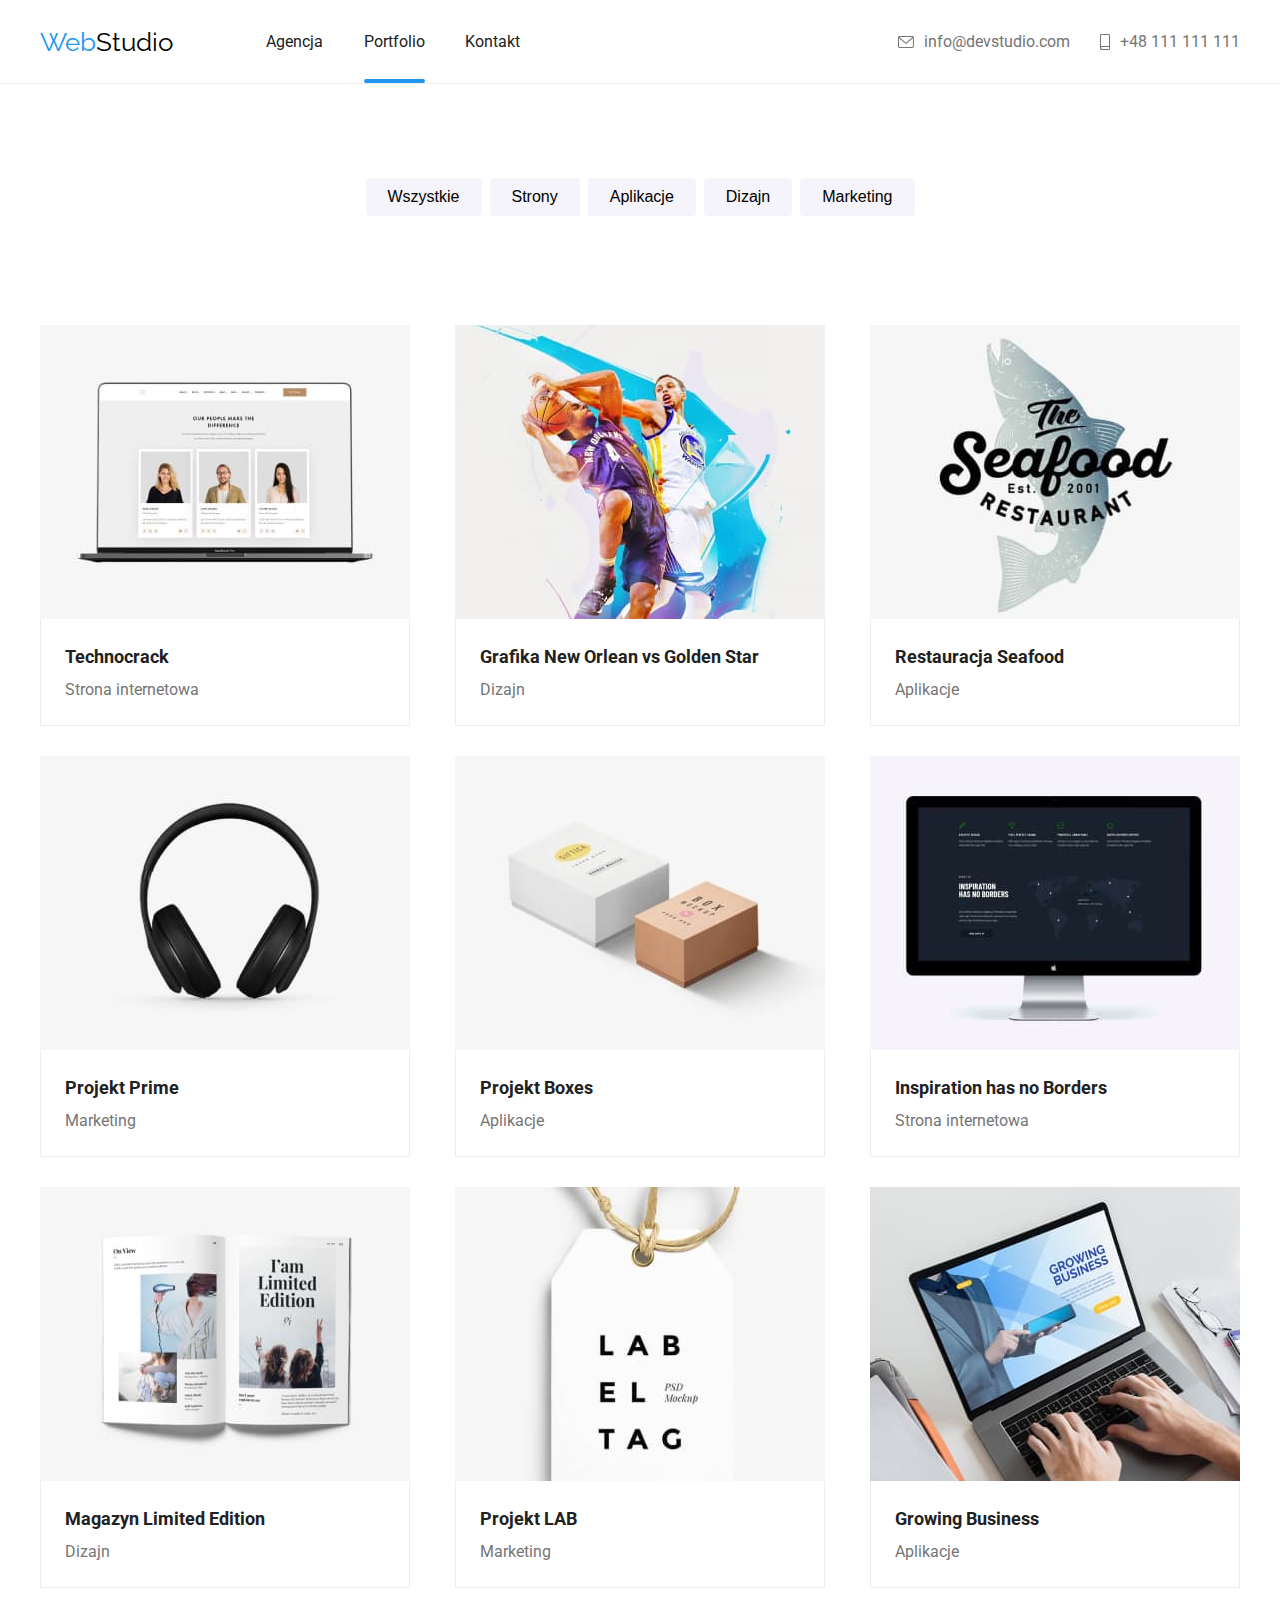
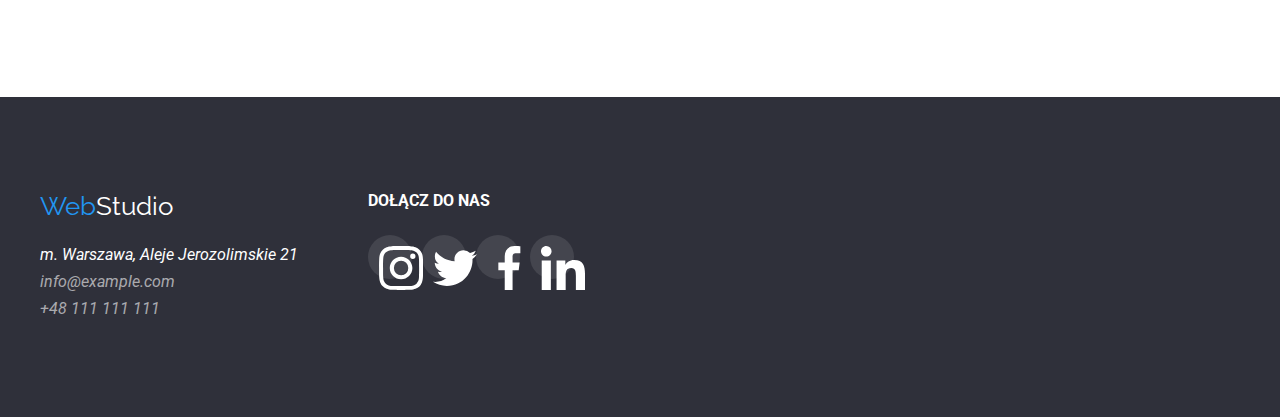
==== portfolio.html @ ddf13112 "clone" ====
<!DOCTYPE html>
<html lang="pl">
  <head>
    <meta charset="UTF-8" />
    <meta http-equiv="X-UA-Compatible" content="IE=edge" />
    <meta name="viewport" content="width=device-width, initial-scale=1.0" />
    <title>Portfolio</title>
    <link
      rel="stylesheet"
      href="https://cdnjs.cloudflare.com/ajax/libs/modern-normalize/1.1.0/modern-normalize.min.css"
      integrity="sha512-wpPYUAdjBVSE4KJnH1VR1HeZfpl1ub8YT/NKx4PuQ5NmX2tKuGu6U/JRp5y+Y8XG2tV+wKQpNHVUX03MfMFn9Q=="
      crossorigin="anonymous"
      referrerpolicy="no-referrer" />
    <link rel="stylesheet" href="./css/styles.css" />
    <link rel="preconnect" href="https://fonts.googleapis.com" />
    <link rel="preconnect" href="https://fonts.gstatic.com" crossorigin />
    <link
      href="https://fonts.googleapis.com/css2?family=Raleway:wght@700&family=Roboto:wght@400;500;700;900&display=swap"
      rel="stylesheet" />
  </head>
  <body>
    <header class="header">
      <div class="container">
        <div class="header-left">
          <a href="./index.html" class="logo"
            ><span class="blue-web">Web</span>Studio</a
          >
          <nav>
            <ul class="menu">
              <li class="menu-item">
                <a href="./index.html" class="menu-link">Agencja</a>
              </li>
              <li class="menu-item">
                <a href="./portfolio.html" class="menu-link active">Portfolio</a>
              </li>
              <li class="menu-item">
                <a href="" class="menu-link">Kontakt</a>
              </li>
            </ul>
          </nav>
        </div>
        <div class="header-right">
          <div class="header-right">
            <ul class="contact">
              <li class="contact-item">
                <a href="mailto:info@devstudio.com" class="contact-link">
                  <svg width="16px" height="12px" class="contact-icon">
                    <use xlink:href="./images/icons.svg#icon-envelope"></use>
                  </svg>
                  info@devstudio.com
                </a>
              </li>
              <li class="contact-item">
                <a href="tel:+48111111111" class="contact-link">
                  <svg width="10px" height="16px" class="contact-icon">
                    <use xlink:href="./images/icons.svg#icon-smartphone"></use>
                  </svg>
                  +48 111 111 111
                </a>
              </li>
            </ul>
          </div>
          
    </header>
    <main class="main-portfolio">
      <div class="container">
        <ul class="list-btn-portfolio">
          <li>
            <button type="button" class="btn-portfolio">Wszystkie</button>
          </li>
          <li><button type="button" class="btn-portfolio">Strony</button></li>
          <li>
            <button type="button" class="btn-portfolio">Aplikacje</button>
          </li>
          <li><button type="button" class="btn-portfolio">Dizajn</button></li>
          <li>
            <button type="button" class="btn-portfolio">Marketing</button>
          </li>
        </ul>
      </div>
      <section>
        <div class="container">
          <ul class="portfolio-boxes section">
            <li>
                  <figure class="portfolio-card">
                    <div class="portfolio-img-container">
                      <img
                        src="./images/technocrack.jpg"
                        alt="Laptop na którym wyświetlają się 3 osoby"
                        width="370"
                        height="294" />
                          <p class="portfolio-card-description">
                            Technocrack jest popularną platformą wykorzystywaną do 
                            rozpowszechniania koronawirusa. 
                            Firmy wykorzystują tę platformę do celów szpiegowskich i 
                            ataków na niezabezpieczone serwery konkurencji</p>
                      </div>
                    <figcaption>
                      <p class="portfolio-title">Technocrack</p>
                      <p class="portfolio-filtr">Strona internetowa</p>
                    </figcaption>
                  </figure>
            </li>
            <li>
              <figure class="portfolio-card">
                <div class="portfolio-img-container">
                <img
                  src="./images/grafika-new-orlean-vs-golden-star.jpg"
                  alt="Dwóch koszykarzy walczących o piłkę"
                  width="370"
                  height="294" />
                  <p class="portfolio-card-description">
                    Technocrack jest popularną platformą wykorzystywaną do 
                    rozpowszechniania koronawirusa. 
                    Firmy wykorzystują tę platformę do celów szpiegowskich i 
                    ataków na niezabezpieczone serwery konkurencji</p>
                </div>
                <figcaption>
                  <p class="portfolio-title">
                    Grafika New Orlean vs Golden Star
                  </p>
                  <p class="portfolio-filtr">Dizajn</p>
                </figcaption>
              </figure>
            </li>
            <li>
              <figure class="portfolio-card">
                <div class="portfolio-img-container">
                <img
                  src="./images/restauracja-seafood.jpg"
                  alt="Logo restauracji Seafood"
                  width="370"
                  height="294" />
                  <p class="portfolio-card-description">
                    Technocrack jest popularną platformą wykorzystywaną do 
                    rozpowszechniania koronawirusa. 
                    Firmy wykorzystują tę platformę do celów szpiegowskich i 
                    ataków na niezabezpieczone serwery konkurencji</p>
                </div>
                <figcaption>
                  <p class="portfolio-title">Restauracja Seafood</p>
                  <p class="portfolio-filtr">Aplikacje</p>
                </figcaption>
              </figure >
            </li>
            <li>
              <figure class="portfolio-card">
                <div class="portfolio-img-container">
                <img
                  src="./images/projekt-prime.jpg"
                  alt="Czarne słuchawki nauszne"
                  width="370"
                  height="294" />
                  <p class="portfolio-card-description">
                    Technocrack jest popularną platformą wykorzystywaną do 
                    rozpowszechniania koronawirusa. 
                    Firmy wykorzystują tę platformę do celów szpiegowskich i 
                    ataków na niezabezpieczone serwery konkurencji</p>
                </div>
                <figcaption>
                  <p class="portfolio-title">Projekt Prime</p>
                  <p class="portfolio-filtr">Marketing</p>
                </figcaption>
              </figure>
            </li>
            <li>
              <figure class="portfolio-card">
                <div class="portfolio-img-container">
                <img
                  src="./images/projekt-boxes.jpg"
                  alt="Większe białe pudełko i mniejsze bezowe pudełko"
                  width="370"
                  height="294" />
                  <p class="portfolio-card-description">
                    Technocrack jest popularną platformą wykorzystywaną do 
                    rozpowszechniania koronawirusa. 
                    Firmy wykorzystują tę platformę do celów szpiegowskich i 
                    ataków na niezabezpieczone serwery konkurencji</p>
                </div>
                <figcaption>
                  <p class="portfolio-title">Projekt Boxes</p>
                  <p class="portfolio-filtr">Aplikacje</p>
                </figcaption>
              </figure>
            </li>
            <li>
              <figure class="portfolio-card">
                <div class="portfolio-img-container">
                <img
                  src="./images/inspiration-has-no-borders.jpg"
                  alt="Monitor wyświetlający ciemną stronę internetową"
                  width="370"
                  height="294" />
                  <p class="portfolio-card-description">
                    Technocrack jest popularną platformą wykorzystywaną do 
                    rozpowszechniania koronawirusa. 
                    Firmy wykorzystują tę platformę do celów szpiegowskich i 
                    ataków na niezabezpieczone serwery konkurencji</p>
                </div>
                <figcaption>
                  <p class="portfolio-title">Inspiration has no Borders</p>
                  <p class="portfolio-filtr">Strona internetowa</p>
                </figcaption>
              </figure>
            </li>
            <li>
              <figure class="portfolio-card">
                <div class="portfolio-img-container">
                <img
                  src="./images/magazyn-limited-edition.jpg"
                  alt="Ksiązka I am limited edition"
                  width="370"
                  height="294" />
                  <p class="portfolio-card-description">
                    Technocrack jest popularną platformą wykorzystywaną do 
                    rozpowszechniania koronawirusa. 
                    Firmy wykorzystują tę platformę do celów szpiegowskich i 
                    ataków na niezabezpieczone serwery konkurencji</p>
                  </div>
                <figcaption>
                  <p class="portfolio-title">Magazyn Limited Edition</p>
                  <p class="portfolio-filtr">Dizajn</p>
                </figcaption>
              </figure>
            </li>
            <li>
              <figure class="portfolio-card">
                <div class="portfolio-img-container">
                <img
                  src="./images/projekt-lab.jpg"
                  alt="Etykieta LAB EL TAG"
                  width="370"
                  height="294" />
                  <p class="portfolio-card-description">
                    Technocrack jest popularną platformą wykorzystywaną do 
                    rozpowszechniania koronawirusa. 
                    Firmy wykorzystują tę platformę do celów szpiegowskich i 
                    ataków na niezabezpieczone serwery konkurencji</p>
                  </div>
                <figcaption>
                  <p class="portfolio-title">Projekt LAB</p>
                  <p class="portfolio-filtr">Marketing</p>
                </figcaption>
              </figure>
            </li>
            <li>
              <figure class="portfolio-card">
                <div class="portfolio-img-container">
                <img
                  src="./images/growing-business.jpg"
                  alt="Laptop napis Growing Biznes dłonie połozone na klawiaturze"
                  width="370"
                  height="294" />
                  <p class="portfolio-card-description">
                    Technocrack jest popularną platformą wykorzystywaną do 
                    rozpowszechniania koronawirusa. 
                    Firmy wykorzystują tę platformę do celów szpiegowskich i 
                    ataków na niezabezpieczone serwery konkurencji</p>
                  </div>
                <figcaption>
                  <p class="portfolio-title">Growing Business</p>
                  <p class="portfolio-filtr">Aplikacje</p>
                </figcaption>
              </figure>
            </li>
          </ul>
        </div>
      </section>
    </main>
    <footer class="footer section">
      <div class="container footer-container">
        <div class="footer-left">
          <a href="./index.html"
            ><span class="logo"
              ><span class="blue-web">Web</span>Studio</span
            ></a
          >
          <address class="address">
            <ul>
              <li>
                <a href="https://goo.gl/maps/ZJ2jtGcHfp8Aeqk69"
                  ><p>m. Warszawa, Aleje Jerozolimskie 21</p></a
                >
              </li>
              <li class="contact-footer">
                <a href="mailto:info@example.com"> info@example.com</a>
              </li>
              <li class="contact-footer">
                <a href="tel:+48111111111"> +48 111 111 111</a>
              </li>
            </ul>
          </address>
        </div>
        <div class="footer-right">
          <p class="join-to-us">DOŁĄCZ DO NAS</p>
          <ul class="socialmedia-icons">
            <li class="socialmedia-icon">
              <a href="#">
              <svg width="44px" height="44px">
                <use href="./images/icons.svg#icon-instagram-2"></use>
              </svg>
            </a>
            </li>
            <li class="socialmedia-icon">
              <a href="#">
              <svg width="44px" height="44px">
                <use href="./images/icons.svg#icon-twitter-1"></use>
              </svg>
            </a>
            </li>
            <li class="socialmedia-icon">
              <a href="#">
              <svg width="44px" height="44px">
                <use href="./images/icons.svg#icon-facebook-1"></use>
              </svg>
            </a>
            </li>
            <li class="socialmedia-icon">
              <a href="#">
              <svg width="44px" height="44px">
                <use href="./images/icons.svg#icon-linkedin-1"></use>
              </svg>
            </a>
            </li>
          </ul>
        </div>
      </div>
    </footer>
  </body>
</html>
---- css/styles.css ----
:root {
  --color-text-hover: #2196f3;
  --color-text-light: #757575;
  --color-text-primary: #212121;
  --color-white: #ffffff;
  --color-lightgray: #f5f4fa;
  --color-background-footer: #2f303a;
  --color-studio: #000000;
  --color-icons: #afb1b8;
}

* {
  margin: 0;
  padding: 0;
}

body {
  font-family: "Roboto", sans-serif;
  color: var(--color-text-primary);
}

.container {
  max-width: 1200px;
  margin: 0 auto;
}

.section {
  padding: 94px 0;
}

/* header start */

.header {
  border-bottom: #ececec 1px solid;
}

.header .container {
  display: flex;
  align-items: center;
  justify-content: space-between;
}

.header-left {
  display: flex;
  align-items: center;
}

.logo {
  font-family: "Raleway", sans-serif;
  font-size: 26px;
  color: var(--color-studio);
  text-decoration: none;
  margin-right: 93px;
}

.blue-web {
  color: var(--color-text-hover);
}

.menu {
  display: flex;
  list-style-type: none;
  width: 254px;
  padding: 32px 0 0 0;
  justify-content: space-between;
}

.menu-link {
  text-decoration: none;
  color: var(--color-text-primary);
  transition: color;
  transition-duration: 250ms;
  transition-timing-function: cubic-bezier(0.4, 0, 0.2, 1);
}

.menu-link:hover,
.menu-link:focus {
  color: var(--color-text-hover);
}

.menu-link.active::after {
  content: "";
  display: block;
  border: 2px solid var(--color-text-hover);
  border-radius: 2px;
  margin-top: 28px;
}

.header-right {
  display: flex;
}

.contact {
  color: var(--color-text-light);
  list-style-type: none;
  display: flex;
}

.contact-item {
  display: flex;
  align-items: center;
}

.contact-item a {
  text-decoration: none;
  color: var(--color-text-light);
  display: flex;
  align-items: center;
  transition: color;
  transition-duration: 250ms;
  transition-timing-function: cubic-bezier(0.4, 0, 0.2, 1);
}

.contact-item:first-child {
  margin-right: 20px;
}

.contact-item svg {
  fill: var(--color-text-light);
  margin: 0 10px;
}

.contact-icon use {
  transition: fill;
  transition-duration: 250ms;
  transition-timing-function: cubic-bezier(0.4, 0, 0.2, 1);
}

.contact-link:hover .contact-icon use,
.contact-link:focus .contact-icon use {
  fill: var(--color-text-hover);
}

.contact-link:hover,
.contact-link:focus {
  color: var(--color-text-hover);
}

.contact-link:focus {
  outline: none;
}

/* header end */

/* main start */

.main-portfolio {
  padding-top: 94px;
}

.baner {
  padding: 0;
  background-color: var(--color-background-footer);
}

.baner-img {
  background-image: linear-gradient(
      to bottom,
      rgba(0, 0, 0, 0.4),
      rgba(0, 0, 0, 0.4)
    ),
    url("../images/office.jpg");
  max-width: 1600px;
  margin: 0 auto;
  padding: 200px 0;
}

.baner .container {
  display: flex;
  flex-direction: column;
  align-items: center;
  padding: 0;
}

.container h1 {
  font-size: 44px;
  line-height: 1.4;
  color: var(--color-white);
  margin-bottom: 30px;
  text-align: center;
}

.container .btn-studio {
  padding: 10px 41px;
  background-color: var(--color-text-hover);
  color: var(--color-white);
  box-shadow: 0px 4px 4px rgba(0, 0, 0, 0.15);
  border-radius: 4px;
  font-size: 16px;
  font-weight: 700;
  line-height: 1.875;
  cursor: pointer;
}

.backdrop {
  position: fixed;
  left: 0;
  right: 0;
  top: 0;
  bottom: 0;
  background-color: rgba(0, 0, 0, 0.2);
  transition: visibility 250ms linear, opacity 250ms linear;
}

.is-hidden {
  visibility: hidden;
  opacity: 0;
  pointer-events: none;
}

.modal {
  position: absolute;
  left: 50%;
  top: 50%;
  background-color: var(--color-white);
  width: 528px;
  height: 581px;
  border-radius: 4px;
  opacity: 1;
  box-shadow: 0px 1px 3px rgba(0, 0, 0, 0.12), 0px 1px 1px rgba(0, 0, 0, 0.14),
    0px 2px 1px rgba(0, 0, 0, 0.2);
  padding: 8px;
  transform: translate(-50%, -50%) scale(1);
  transition: transform 250ms linear;
  display: flex;
  align-items: flex-start;
  justify-content: flex-end;
}

.close-button-modal {
  border: none;
  background-color: transparent;
  cursor: pointer;
}

.is-hidden .modal {
  transform: translate(-50%, -50%) scale(0);
}

.lorem-ipsum-svg {
  background-color: #f5f4fa;
  padding: 25px 102.34px;
  border-radius: 4px;
  margin-bottom: 30px;
}

.lorem-ipsum ul {
  display: flex;
  justify-content: space-between;
  text-align: justify;
}

.lorem-ipsum li {
  width: 270px;
  list-style: none;
}

.lorem-ipsum h3 {
  font-size: 14px;
  line-height: 1.17214;
  margin-bottom: 10px;
}

.lorem-ipsum p {
  color: var(--color-text-light);
  line-height: 1.715;
  font-size: 14px;
}

.what-we-do h2,
.team h2,
.our-customers h2 {
  font-size: 36px;
  line-height: 1.171945;
  display: flex;
  justify-content: center;
  margin-bottom: 50px;
}

.what-we-do ul {
  display: flex;
  list-style: none;
  justify-content: space-between;
}

.what-we-do li {
  position: relative;
  margin-bottom: 0;
  display: flex;
}

.what-we-do-item-title {
  position: absolute;
  bottom: 0;
  background: var(--color-background-footer);
  opacity: 80%;
  color: var(--color-white);
  display: flex;
  align-items: center;
  justify-content: center;
  height: 70px;
  width: 100%;
}

.team {
  background-color: var(--color-lightgray);
}

.team .employ-card {
  display: flex;
  list-style: none;
  justify-content: space-between;
}

.team figure {
  box-shadow: 0px 1px 3px rgba(0, 0, 0, 0.12), 0px 1px 1px rgba(0, 0, 0, 0.14),
    0px 2px 1px rgba(0, 0, 0, 0.2);
  border-radius: 0px 0px 4px 4px;
  background-color: var(--color-white);
}

.team .name {
  font-weight: 500;
  display: flex;
  justify-content: center;
  padding: 30px 0 10px 0;
}

.team .job-position {
  color: var(--color-text-light);
  line-height: 1.171875;
  display: flex;
  justify-content: center;
}

.socialmedia-icons {
  display: flex;
  justify-content: space-evenly;
  list-style: none;
  padding: 5px 0 20px 0;
}

.socialmedia-icon {
  display: flex;
  align-content: center;
  border-radius: 50%;
  transition: background-color;
  transition-duration: 250ms;
  transition-timing-function: cubic-bezier(0.4, 0, 0.2, 1);
}

.socialmedia-icon a {
  width: 44px;
  height: 44px;
}

.socialmedia-icon:hover,
.socialmedia-icon a:focus {
  background-color: var(--color-text-hover);
  cursor: pointer;
}

.socialmedia-icon svg {
  fill: var(--color-icons);
  padding: 11px;
  transition: fill;
  transition-duration: 250ms;
  transition-timing-function: cubic-bezier(0.4, 0, 0.2, 1);
}

.socialmedia-icon svg:hover,
.socialmedia-icon a:focus svg {
  fill: var(--color-white);
}

.socialmedia-icon a:focus {
  outline: none;
}

.customers {
  display: flex;
  list-style: none;
  justify-content: space-between;
}

.customer {
  border: 1px solid var(--color-icons);
  border-radius: 4px;
  display: flex;
  align-items: center;
  transition: border;
  transition-duration: 250ms;
  transition-timing-function: cubic-bezier(0.4, 0, 0.2, 1);
}

.customer:hover {
  border: 1px solid var(--color-text-hover);
}

.customer svg {
  fill: var(--color-icons);
  padding: 16px 32px;
  transition: fill;
  transition-duration: 250ms;
  transition-timing-function: cubic-bezier(0.4, 0, 0.2, 1);
}

.customer svg:hover {
  fill: var(--color-text-hover);
}

.list-btn-portfolio {
  list-style: none;
  display: flex;
  justify-content: center;
  gap: 8px;
}

.btn-portfolio {
  background-color: var(--color-lightgray);
  padding: 6px 22px;
  border: none;
  font-size: 16px;
  border-radius: 4px;
  line-height: 1.625;
  cursor: pointer;
  transition: color, background-color, box-shadow;
  transition-duration: 250ms;
  transition-timing-function: cubic-bezier(0.4, 0, 0.2, 1);
}

.btn-portfolio:hover,
.btn-portfolio:focus {
  background-color: var(--color-text-hover);
  color: var(--color-white);
  box-shadow: 0px 3px 1px rgba(0, 0, 0, 0.1), 0px 1px 2px rgba(0, 0, 0, 0.08),
    0px 2px 2px rgba(0, 0, 0, 0.12);
}

.portfolio-boxes {
  display: flex;
  list-style: none;
  flex-wrap: wrap;
  justify-content: space-between;
}

.portfolio-boxes li {
  margin: 15px 0;
  transition: box-shadow;
  transition-duration: 250ms;
  transition-timing-function: cubic-bezier(0.4, 0, 0.2, 1);
}

.portfolio-boxes li:hover {
  box-shadow: 0px 1px 1px rgba(0, 0, 0, 0.12), 0px 4px 4px rgba(0, 0, 0, 0.06),
    1px 4px 6px rgba(0, 0, 0, 0.16);
}

.portfolio-card {
  width: 370px;
}

.portfolio-card:hover .portfolio-card-description {
  transform: translateY(0);
}

.portfolio-img-container {
  position: relative;
  overflow: hidden;
  display: flex;
}

.portfolio-card-description {
  position: absolute;
  top: 0;
  right: 0;
  bottom: 0;
  left: 0;
  background-color: var(--color-text-hover);
  opacity: 90%;
  color: var(--color-white);
  padding: 49px 24px;
  font-size: 18px;
  line-height: 1.55;
  transform: translateY(100%);
  transition: transform;
  transition-duration: 250ms;
  transition-timing-function: cubic-bezier(0.4, 0, 0.2, 1);
}

.portfolio-boxes li a {
  text-decoration: none;
}

.portfolio-boxes li a:visited {
  color: var(--color-text-primary);
}

.portfolio-boxes figure {
  background-color: var(--color-white);
  display: flex;
  flex-direction: column;
}

.portfolio-boxes figcaption {
  padding: 20px 0 20px 24px;
  border-right: 1px solid #eeeeee;
  border-bottom: 1px solid #eeeeee;
  border-left: 1px solid #eeeeee;
}

.portfolio-title {
  font-size: 18px;
  font-weight: 700;
  line-height: 2;
}

.portfolio-filtr {
  color: var(--color-text-light);
  line-height: 1.875;
}

/*  footer start*/

.footer {
  background-color: var(--color-background-footer);
}

.footer a {
  text-decoration: none;
}

.footer .logo {
  color: var(--color-white);
}

.footer p {
  color: var(--color-white);
}

.contact-footer {
  color: var(--color-text-light);
  list-style-type: none;
}

.address {
  margin-top: 20px;
}

.address ul {
  list-style: none;
}

.address a {
  line-height: 1.7;
  color: rgba(255, 255, 255, 0.6);
}

.footer-container {
  display: flex;
}

.footer-right {
  margin-left: 70px;
}

.join-to-us {
  font-weight: 700;
  margin-bottom: 20px;
}

.footer-right .socialmedia-icon {
  background-color: rgba(255, 255, 255, 0.1);
  border-radius: 50%;
  margin: 0 5px;
}

.footer-right .socialmedia-icon:first-child {
  margin-left: 0;
}

.footer-right .socialmedia-icon:last-child {
  margin-right: 0;
}

.footer-right .socialmedia-icon svg {
  fill: var(--color-white);
}

.footer-right .socialmedia-icon:hover {
  background-color: var(--color-text-hover);
}

/*  footer end*/
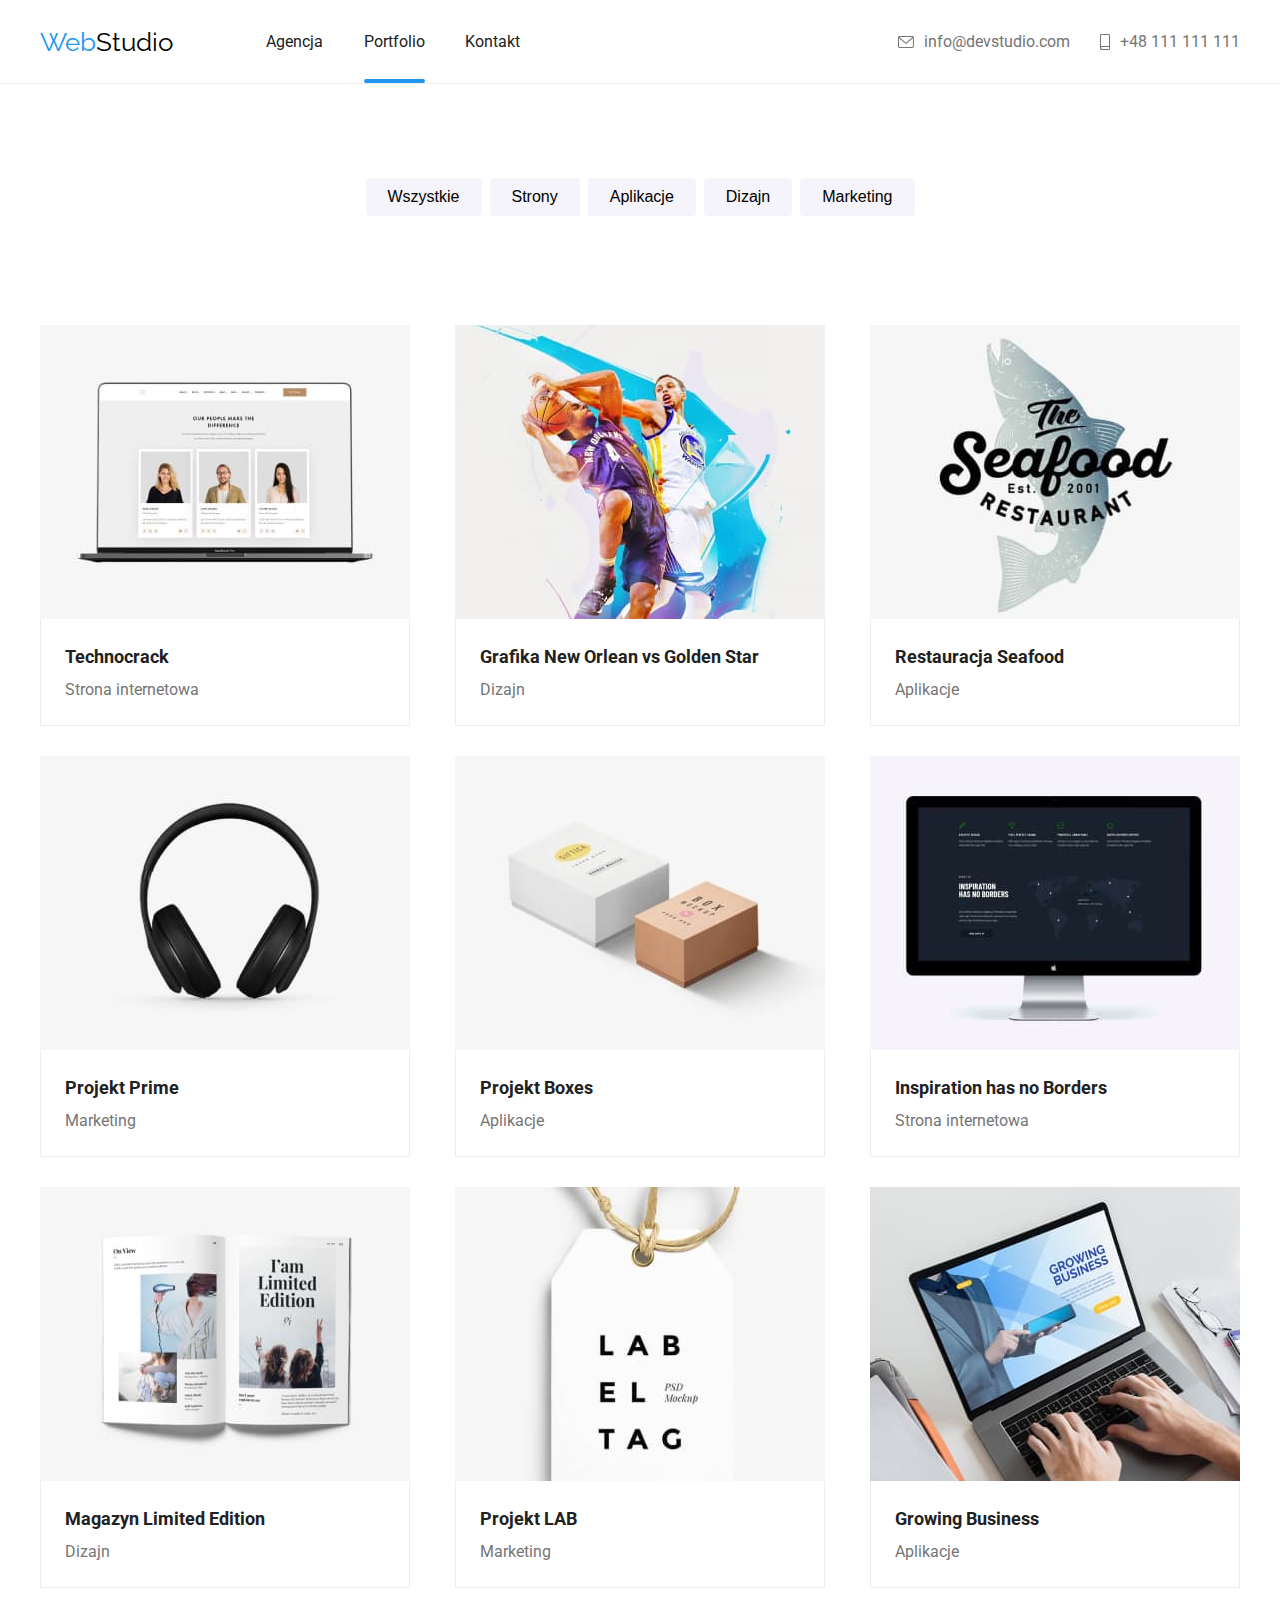
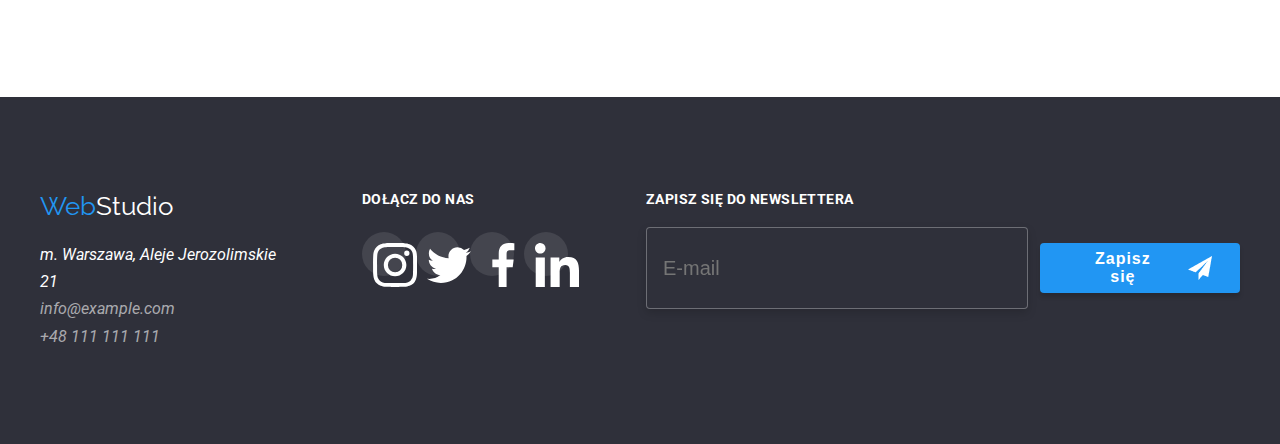
==== commit 1db7242c: "modal" ====
--- a/portfolio.html
+++ b/portfolio.html
@@ -324,6 +324,15 @@
             </li>
           </ul>
         </div>
+        <div class="subscribe-newsletter">
+          <p class="subscribe-newsletter-header">
+            Zapisz się do newslettera
+          </p>
+          <form class="newsletter-form">
+            <input class="input-email-newsletter" type="email" name="email" placeholder="E-mail"/>
+            <button class="newsletter-button" type="submit">Zapisz się <img src="./images/icon-send.png" alt=""></button>
+          </form>
+        </div>
       </div>
     </footer>
   </body>
--- a/css/styles.css
+++ b/css/styles.css
@@ -192,6 +192,423 @@
   cursor: pointer;
 }
 
+.lorem-ipsum-svg {
+  background-color: #f5f4fa;
+  padding: 25px 102.34px;
+  border-radius: 4px;
+  margin-bottom: 30px;
+}
+
+.lorem-ipsum ul {
+  display: flex;
+  justify-content: space-between;
+  text-align: justify;
+}
+
+.lorem-ipsum li {
+  width: 270px;
+  list-style: none;
+}
+
+.lorem-ipsum h3 {
+  font-size: 14px;
+  line-height: 1.17214;
+  margin-bottom: 10px;
+}
+
+.lorem-ipsum p {
+  color: var(--color-text-light);
+  line-height: 1.715;
+  font-size: 14px;
+}
+
+.what-we-do h2,
+.team h2,
+.our-customers h2 {
+  font-size: 36px;
+  line-height: 1.171945;
+  display: flex;
+  justify-content: center;
+  margin-bottom: 50px;
+}
+
+.what-we-do ul {
+  display: flex;
+  list-style: none;
+  justify-content: space-between;
+}
+
+.what-we-do li {
+  position: relative;
+  margin-bottom: 0;
+  display: flex;
+}
+
+.what-we-do-item-title {
+  position: absolute;
+  bottom: 0;
+  background: var(--color-background-footer);
+  opacity: 80%;
+  color: var(--color-white);
+  display: flex;
+  align-items: center;
+  justify-content: center;
+  height: 70px;
+  width: 100%;
+}
+
+.team {
+  background-color: var(--color-lightgray);
+}
+
+.team .employ-card {
+  display: flex;
+  list-style: none;
+  justify-content: space-between;
+}
+
+.team figure {
+  box-shadow: 0px 1px 3px rgba(0, 0, 0, 0.12), 0px 1px 1px rgba(0, 0, 0, 0.14),
+    0px 2px 1px rgba(0, 0, 0, 0.2);
+  border-radius: 0px 0px 4px 4px;
+  background-color: var(--color-white);
+}
+
+.team .name {
+  font-weight: 500;
+  display: flex;
+  justify-content: center;
+  padding: 30px 0 10px 0;
+}
+
+.team .job-position {
+  color: var(--color-text-light);
+  line-height: 1.171875;
+  display: flex;
+  justify-content: center;
+}
+
+.socialmedia-icons {
+  display: flex;
+  justify-content: space-evenly;
+  list-style: none;
+  padding: 5px 0 20px 0;
+}
+
+.socialmedia-icon {
+  display: flex;
+  align-content: center;
+  border-radius: 50%;
+  transition: background-color;
+  transition-duration: 250ms;
+  transition-timing-function: cubic-bezier(0.4, 0, 0.2, 1);
+}
+
+.socialmedia-icon a {
+  width: 44px;
+  height: 44px;
+}
+
+.socialmedia-icon:hover,
+.socialmedia-icon a:focus {
+  background-color: var(--color-text-hover);
+  cursor: pointer;
+}
+
+.socialmedia-icon svg {
+  fill: var(--color-icons);
+  padding: 11px;
+  transition: fill;
+  transition-duration: 250ms;
+  transition-timing-function: cubic-bezier(0.4, 0, 0.2, 1);
+}
+
+.socialmedia-icon svg:hover,
+.socialmedia-icon a:focus svg {
+  fill: var(--color-white);
+}
+
+.socialmedia-icon a:focus {
+  outline: none;
+}
+
+.customers {
+  display: flex;
+  list-style: none;
+  justify-content: space-between;
+}
+
+.customer {
+  border: 1px solid var(--color-icons);
+  border-radius: 4px;
+  display: flex;
+  align-items: center;
+  transition: border;
+  transition-duration: 250ms;
+  transition-timing-function: cubic-bezier(0.4, 0, 0.2, 1);
+}
+
+.customer:hover {
+  border: 1px solid var(--color-text-hover);
+}
+
+.customer svg {
+  fill: var(--color-icons);
+  padding: 16px 32px;
+  transition: fill;
+  transition-duration: 250ms;
+  transition-timing-function: cubic-bezier(0.4, 0, 0.2, 1);
+}
+
+.customer svg:hover {
+  fill: var(--color-text-hover);
+}
+
+.list-btn-portfolio {
+  list-style: none;
+  display: flex;
+  justify-content: center;
+  gap: 8px;
+}
+
+.btn-portfolio {
+  background-color: var(--color-lightgray);
+  padding: 6px 22px;
+  border: none;
+  font-size: 16px;
+  border-radius: 4px;
+  line-height: 1.625;
+  cursor: pointer;
+  transition: color, background-color, box-shadow;
+  transition-duration: 250ms;
+  transition-timing-function: cubic-bezier(0.4, 0, 0.2, 1);
+}
+
+.btn-portfolio:hover,
+.btn-portfolio:focus {
+  background-color: var(--color-text-hover);
+  color: var(--color-white);
+  box-shadow: 0px 3px 1px rgba(0, 0, 0, 0.1), 0px 1px 2px rgba(0, 0, 0, 0.08),
+    0px 2px 2px rgba(0, 0, 0, 0.12);
+}
+
+.portfolio-boxes {
+  display: flex;
+  list-style: none;
+  flex-wrap: wrap;
+  justify-content: space-between;
+}
+
+.portfolio-boxes li {
+  margin: 15px 0;
+  transition: box-shadow;
+  transition-duration: 250ms;
+  transition-timing-function: cubic-bezier(0.4, 0, 0.2, 1);
+}
+
+.portfolio-boxes li:hover {
+  box-shadow: 0px 1px 1px rgba(0, 0, 0, 0.12), 0px 4px 4px rgba(0, 0, 0, 0.06),
+    1px 4px 6px rgba(0, 0, 0, 0.16);
+}
+
+.portfolio-card {
+  width: 370px;
+}
+
+.portfolio-card:hover .portfolio-card-description {
+  transform: translateY(0);
+}
+
+.portfolio-img-container {
+  position: relative;
+  overflow: hidden;
+  display: flex;
+}
+
+.portfolio-card-description {
+  position: absolute;
+  top: 0;
+  right: 0;
+  bottom: 0;
+  left: 0;
+  background-color: var(--color-text-hover);
+  opacity: 90%;
+  color: var(--color-white);
+  padding: 49px 24px;
+  font-size: 18px;
+  line-height: 1.55;
+  transform: translateY(100%);
+  transition: transform;
+  transition-duration: 250ms;
+  transition-timing-function: cubic-bezier(0.4, 0, 0.2, 1);
+}
+
+.portfolio-boxes li a {
+  text-decoration: none;
+}
+
+.portfolio-boxes li a:visited {
+  color: var(--color-text-primary);
+}
+
+.portfolio-boxes figure {
+  background-color: var(--color-white);
+  display: flex;
+  flex-direction: column;
+}
+
+.portfolio-boxes figcaption {
+  padding: 20px 0 20px 24px;
+  border-right: 1px solid #eeeeee;
+  border-bottom: 1px solid #eeeeee;
+  border-left: 1px solid #eeeeee;
+}
+
+.portfolio-title {
+  font-size: 18px;
+  font-weight: 700;
+  line-height: 2;
+}
+
+.portfolio-filtr {
+  color: var(--color-text-light);
+  line-height: 1.875;
+}
+
+/*  footer start*/
+
+.footer {
+  background-color: var(--color-background-footer);
+}
+
+.footer a {
+  text-decoration: none;
+}
+
+.footer .logo {
+  color: var(--color-white);
+}
+
+.footer p {
+  color: var(--color-white);
+}
+
+.contact-footer {
+  color: var(--color-text-light);
+  list-style-type: none;
+}
+
+.address {
+  margin-top: 20px;
+}
+
+.address ul {
+  list-style: none;
+}
+
+.address a {
+  line-height: 1.7;
+  color: rgba(255, 255, 255, 0.6);
+}
+
+.footer-container {
+  display: flex;
+}
+
+.footer-right {
+  margin-left: 70px;
+}
+
+.join-to-us {
+  font-weight: 700;
+  font-size: 14px;
+  line-height: 16px;
+  letter-spacing: 0.03em;
+  text-transform: uppercase;
+  margin-bottom: 20px;
+}
+
+.footer-right .socialmedia-icon {
+  background-color: rgba(255, 255, 255, 0.1);
+  border-radius: 50%;
+  margin: 0 5px;
+}
+
+.footer-right .socialmedia-icon:first-child {
+  margin-left: 0;
+}
+
+.footer-right .socialmedia-icon:last-child {
+  margin-right: 0;
+}
+
+.footer-right .socialmedia-icon svg {
+  fill: var(--color-white);
+}
+
+.footer-right .socialmedia-icon:hover {
+  background-color: var(--color-text-hover);
+}
+
+.subscribe-newsletter {
+  margin-left: 78px;
+}
+
+.subscribe-newsletter-header {
+  font-weight: 700;
+  font-size: 14px;
+  line-height: 16px;
+  letter-spacing: 0.03em;
+  text-transform: uppercase;
+  margin-bottom: 20px;
+}
+
+.input-email-newsletter {
+  width: 358px;
+  height: 50px;
+  background-color: var(--color-background-footer);
+  border: 1px solid rgba(255, 255, 255, 0.3);
+  filter: drop-shadow(0px 4px 4px rgba(0, 0, 0, 0.15));
+  border-radius: 4px;
+  font-size: 20px;
+  padding: 15px 16px;
+  color: var(--color-white);
+}
+
+.input-email-newsletter:focus-within {
+  outline: none;
+}
+
+.newsletter-button {
+  padding: 10px 28px 10px 42px;
+  background-color: var(--color-text-hover);
+  box-shadow: 0px 4px 4px rgba(0, 0, 0, 0.15);
+  border-radius: 4px;
+  color: var(--color-white);
+  border: none;
+  height: 50px;
+  font-size: 16px;
+  font-weight: 700;
+  display: flex;
+  align-items: center;
+  cursor: pointer;
+  letter-spacing: 0.06em;
+}
+
+.newsletter-button img {
+  margin-left: 24px;
+}
+
+.newsletter-form {
+  display: flex;
+  align-items: center;
+  gap: 12px;
+}
+
+/*  footer end*/
+
+/* modal start */
+
 .backdrop {
   position: fixed;
   left: 0;
@@ -214,7 +631,6 @@
   top: 50%;
   background-color: var(--color-white);
   width: 528px;
-  height: 581px;
   border-radius: 4px;
   opacity: 1;
   box-shadow: 0px 1px 3px rgba(0, 0, 0, 0.12), 0px 1px 1px rgba(0, 0, 0, 0.14),
@@ -222,8 +638,9 @@
   padding: 8px;
   transform: translate(-50%, -50%) scale(1);
   transition: transform 250ms linear;
-  display: flex;
-  align-items: flex-start;
+}
+.container-button-modal {
+  display: flex;
   justify-content: flex-end;
 }
 
@@ -237,358 +654,110 @@
   transform: translate(-50%, -50%) scale(0);
 }
 
-.lorem-ipsum-svg {
-  background-color: #f5f4fa;
-  padding: 25px 102.34px;
-  border-radius: 4px;
-  margin-bottom: 30px;
-}
-
-.lorem-ipsum ul {
-  display: flex;
-  justify-content: space-between;
-  text-align: justify;
-}
-
-.lorem-ipsum li {
-  width: 270px;
-  list-style: none;
-}
-
-.lorem-ipsum h3 {
+/* .container-modal-form {
+  display: flex;
+  justify-content: center;
+} */
+.header-modal-form {
+  font-size: 20px;
+  font-weight: 700;
+  line-height: 1.172;
+  text-align: center;
+}
+
+.modal-form {
+  margin: 12px 40px 0 40px;
+}
+
+.description-label {
+  display: block;
+  margin-bottom: 4px;
+  margin-top: 10px;
+  color: var(--color-text-light);
+  font-size: 12px;
+}
+
+.input-form-modal {
+  border: 1px solid rgba(33, 33, 33, 0.2);
+  border-radius: 4px;
+  display: flex;
+  align-items: center;
+}
+
+.name-form-modal-svg {
+  margin: 14px 15px;
+}
+
+.input-form-modal input {
+  border: none;
+  outline: none;
+  width: 100%;
+}
+
+.input-form-modal label {
+  display: flex;
+  align-items: center;
+  width: 100%;
+}
+
+.input-form-modal:focus-within {
+  border: 1px solid var(--color-text-hover);
+  fill: var(--color-text-hover);
+}
+
+.textarea-form-modal-comment {
+  resize: none;
+  width: 100%;
+  border: none;
+  outline: none;
+  padding: 12px 16px;
+}
+
+.textarea-form-modal-comment::placeholder {
+  color: var(--color-text-light);
+  opacity: 50%;
+  font-size: 12px;
+}
+
+.accept-the-terms {
+  margin-top: 20px;
+  display: flex;
+  align-items: center;
+  justify-content: center;
+}
+
+.statute {
+  display: flex;
+  align-items: center;
+  justify-content: center;
+}
+
+.statute p {
   font-size: 14px;
-  line-height: 1.17214;
-  margin-bottom: 10px;
-}
-
-.lorem-ipsum p {
-  color: var(--color-text-light);
-  line-height: 1.715;
-  font-size: 14px;
-}
-
-.what-we-do h2,
-.team h2,
-.our-customers h2 {
-  font-size: 36px;
-  line-height: 1.171945;
-  display: flex;
-  justify-content: center;
-  margin-bottom: 50px;
-}
-
-.what-we-do ul {
-  display: flex;
-  list-style: none;
-  justify-content: space-between;
-}
-
-.what-we-do li {
-  position: relative;
-  margin-bottom: 0;
-  display: flex;
-}
-
-.what-we-do-item-title {
-  position: absolute;
-  bottom: 0;
-  background: var(--color-background-footer);
-  opacity: 80%;
-  color: var(--color-white);
-  display: flex;
-  align-items: center;
-  justify-content: center;
-  height: 70px;
-  width: 100%;
-}
-
-.team {
-  background-color: var(--color-lightgray);
-}
-
-.team .employ-card {
-  display: flex;
-  list-style: none;
-  justify-content: space-between;
-}
-
-.team figure {
-  box-shadow: 0px 1px 3px rgba(0, 0, 0, 0.12), 0px 1px 1px rgba(0, 0, 0, 0.14),
-    0px 2px 1px rgba(0, 0, 0, 0.2);
-  border-radius: 0px 0px 4px 4px;
-  background-color: var(--color-white);
-}
-
-.team .name {
-  font-weight: 500;
-  display: flex;
-  justify-content: center;
-  padding: 30px 0 10px 0;
-}
-
-.team .job-position {
-  color: var(--color-text-light);
-  line-height: 1.171875;
-  display: flex;
-  justify-content: center;
-}
-
-.socialmedia-icons {
-  display: flex;
-  justify-content: space-evenly;
-  list-style: none;
-  padding: 5px 0 20px 0;
-}
-
-.socialmedia-icon {
-  display: flex;
-  align-content: center;
-  border-radius: 50%;
-  transition: background-color;
-  transition-duration: 250ms;
-  transition-timing-function: cubic-bezier(0.4, 0, 0.2, 1);
-}
-
-.socialmedia-icon a {
-  width: 44px;
-  height: 44px;
-}
-
-.socialmedia-icon:hover,
-.socialmedia-icon a:focus {
+  margin-left: 7px;
+}
+.statute p a {
+  color: var(--color-text-hover);
+}
+
+.modal-form-send-button-container {
+  display: flex;
+  justify-content: center;
+}
+
+.modal-form-send-button {
+  margin-top: 30px;
+  margin-bottom: 40px;
+  padding: 10px 76px;
   background-color: var(--color-text-hover);
-  cursor: pointer;
-}
-
-.socialmedia-icon svg {
-  fill: var(--color-icons);
-  padding: 11px;
-  transition: fill;
-  transition-duration: 250ms;
-  transition-timing-function: cubic-bezier(0.4, 0, 0.2, 1);
-}
-
-.socialmedia-icon svg:hover,
-.socialmedia-icon a:focus svg {
-  fill: var(--color-white);
-}
-
-.socialmedia-icon a:focus {
-  outline: none;
-}
-
-.customers {
-  display: flex;
-  list-style: none;
-  justify-content: space-between;
-}
-
-.customer {
-  border: 1px solid var(--color-icons);
-  border-radius: 4px;
-  display: flex;
-  align-items: center;
-  transition: border;
-  transition-duration: 250ms;
-  transition-timing-function: cubic-bezier(0.4, 0, 0.2, 1);
-}
-
-.customer:hover {
-  border: 1px solid var(--color-text-hover);
-}
-
-.customer svg {
-  fill: var(--color-icons);
-  padding: 16px 32px;
-  transition: fill;
-  transition-duration: 250ms;
-  transition-timing-function: cubic-bezier(0.4, 0, 0.2, 1);
-}
-
-.customer svg:hover {
-  fill: var(--color-text-hover);
-}
-
-.list-btn-portfolio {
-  list-style: none;
-  display: flex;
-  justify-content: center;
-  gap: 8px;
-}
-
-.btn-portfolio {
-  background-color: var(--color-lightgray);
-  padding: 6px 22px;
+  box-shadow: 0px 4px 4px rgba(0, 0, 0, 0.15);
+  border-radius: 4px;
+  color: var(--color-white);
   border: none;
   font-size: 16px;
-  border-radius: 4px;
-  line-height: 1.625;
-  cursor: pointer;
-  transition: color, background-color, box-shadow;
-  transition-duration: 250ms;
-  transition-timing-function: cubic-bezier(0.4, 0, 0.2, 1);
-}
-
-.btn-portfolio:hover,
-.btn-portfolio:focus {
-  background-color: var(--color-text-hover);
-  color: var(--color-white);
-  box-shadow: 0px 3px 1px rgba(0, 0, 0, 0.1), 0px 1px 2px rgba(0, 0, 0, 0.08),
-    0px 2px 2px rgba(0, 0, 0, 0.12);
-}
-
-.portfolio-boxes {
-  display: flex;
-  list-style: none;
-  flex-wrap: wrap;
-  justify-content: space-between;
-}
-
-.portfolio-boxes li {
-  margin: 15px 0;
-  transition: box-shadow;
-  transition-duration: 250ms;
-  transition-timing-function: cubic-bezier(0.4, 0, 0.2, 1);
-}
-
-.portfolio-boxes li:hover {
-  box-shadow: 0px 1px 1px rgba(0, 0, 0, 0.12), 0px 4px 4px rgba(0, 0, 0, 0.06),
-    1px 4px 6px rgba(0, 0, 0, 0.16);
-}
-
-.portfolio-card {
-  width: 370px;
-}
-
-.portfolio-card:hover .portfolio-card-description {
-  transform: translateY(0);
-}
-
-.portfolio-img-container {
-  position: relative;
-  overflow: hidden;
-  display: flex;
-}
-
-.portfolio-card-description {
-  position: absolute;
-  top: 0;
-  right: 0;
-  bottom: 0;
-  left: 0;
-  background-color: var(--color-text-hover);
-  opacity: 90%;
-  color: var(--color-white);
-  padding: 49px 24px;
-  font-size: 18px;
-  line-height: 1.55;
-  transform: translateY(100%);
-  transition: transform;
-  transition-duration: 250ms;
-  transition-timing-function: cubic-bezier(0.4, 0, 0.2, 1);
-}
-
-.portfolio-boxes li a {
-  text-decoration: none;
-}
-
-.portfolio-boxes li a:visited {
-  color: var(--color-text-primary);
-}
-
-.portfolio-boxes figure {
-  background-color: var(--color-white);
-  display: flex;
-  flex-direction: column;
-}
-
-.portfolio-boxes figcaption {
-  padding: 20px 0 20px 24px;
-  border-right: 1px solid #eeeeee;
-  border-bottom: 1px solid #eeeeee;
-  border-left: 1px solid #eeeeee;
-}
-
-.portfolio-title {
-  font-size: 18px;
   font-weight: 700;
-  line-height: 2;
-}
-
-.portfolio-filtr {
-  color: var(--color-text-light);
   line-height: 1.875;
-}
-
-/*  footer start*/
-
-.footer {
-  background-color: var(--color-background-footer);
-}
-
-.footer a {
-  text-decoration: none;
-}
-
-.footer .logo {
-  color: var(--color-white);
-}
-
-.footer p {
-  color: var(--color-white);
-}
-
-.contact-footer {
-  color: var(--color-text-light);
-  list-style-type: none;
-}
-
-.address {
-  margin-top: 20px;
-}
-
-.address ul {
-  list-style: none;
-}
-
-.address a {
-  line-height: 1.7;
-  color: rgba(255, 255, 255, 0.6);
-}
-
-.footer-container {
-  display: flex;
-}
-
-.footer-right {
-  margin-left: 70px;
-}
-
-.join-to-us {
-  font-weight: 700;
-  margin-bottom: 20px;
-}
-
-.footer-right .socialmedia-icon {
-  background-color: rgba(255, 255, 255, 0.1);
-  border-radius: 50%;
-  margin: 0 5px;
-}
-
-.footer-right .socialmedia-icon:first-child {
-  margin-left: 0;
-}
-
-.footer-right .socialmedia-icon:last-child {
-  margin-right: 0;
-}
-
-.footer-right .socialmedia-icon svg {
-  fill: var(--color-white);
-}
-
-.footer-right .socialmedia-icon:hover {
-  background-color: var(--color-text-hover);
-}
-
-/*  footer end*/
+  letter-spacing: 0.06em;
+}
+
+/* modal end */
